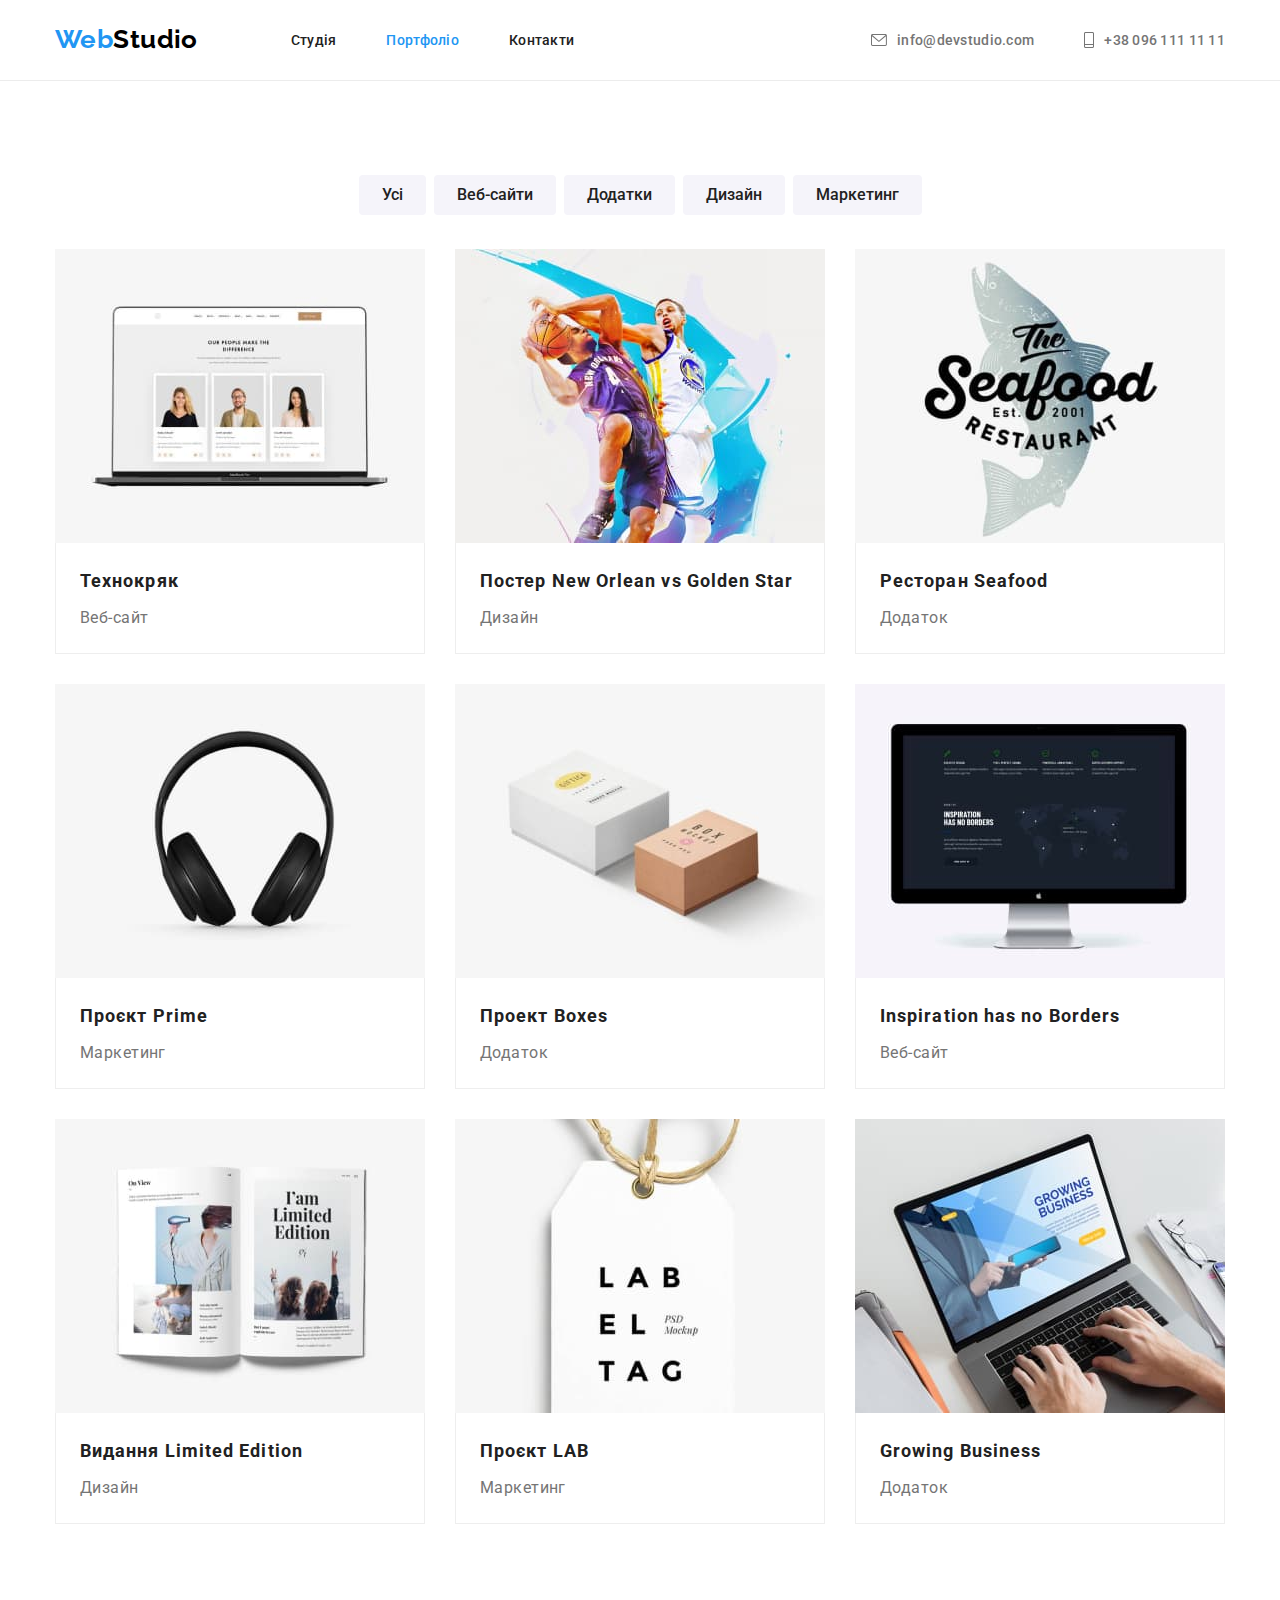
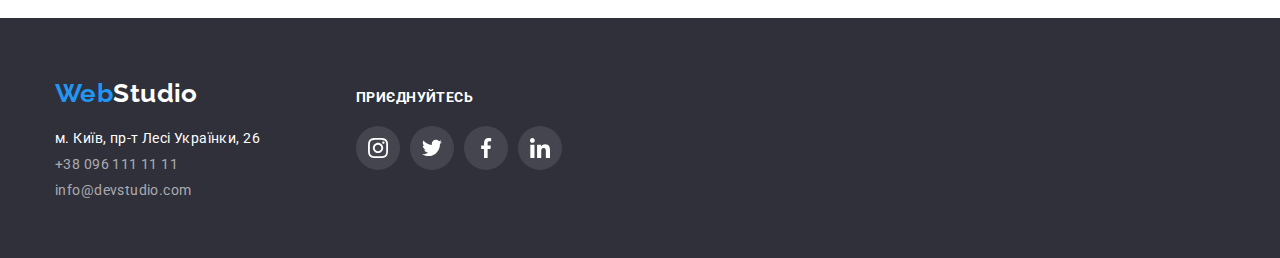
==== portfolio.html @ f1315f53 "start" ====
<!DOCTYPE html>
<html lang="uk">
  <head>
    <meta charset="UTF-8">
    <meta http-equiv="X-UA-Compatible" content="IE=edge">
    <meta name="viewport" content="width=device-width, initial-scale=1.0">
    <link rel="preconnect" href="https://fonts.googleapis.com" />
    <link rel="preconnect" href="https://fonts.gstatic.com" crossorigin>
    <link
      href="https://fonts.googleapis.com/css2?family=Raleway:wght@500&family=Roboto:wght@400;500;700;900&display=swap"
      rel="stylesheet">
      <link rel="stylesheet" href="https://cdnjs.cloudflare.com/ajax/libs/modern-normalize/1.1.0/modern-normalize.css">
    <link rel="stylesheet" href="./styles/style.css">
    <title>Портфоліо</title>
  </head>
  <body>
    
    <header class="page-header">
      <div class="header-container container">
      <nav class="nav-list">
        <a href="./index.html" class="logo"><span class="logo-color">Web</span>Studio</a>
        <!-- menu -->
        <ul class="list site-nav">
          <li class="nav-item"><a href="./index.html" class="nav-link ">Студія</a></li>
          <li class="nav-item"><a href="./portfolio.html" class="nav-link current">Портфоліо</a></li>
          <li class="nav-item"><a href="" class="nav-link">Контакти</a></li>
        </ul>
      </nav>
      <!-- contacts -->
     
      <ul class="list  contacts">        
        <li class="contact-item">
          <a href="mailto:info@devstudio.com" class="contact-link email">
            <svg class="email-icon" 
            width="16"
            height="12" >
              <use href="./image/icons.svg#email"></use>
            </svg>
            info@devstudio.com</a>
        </li>
        <li class="contact-item">
          <a href="tel:+380961111111" class="contact-link tel">
            <svg class="tel-icon" 
            width="10";
            height="16">
              <use href="./image/icons.svg#tel"></use>
            </svg>
            +38 096 111 11 11</a>
          </div>
      </ul>
    
      </div>
    </header>
  
    <main class="projects-main">
      <!-- projects -->
      <section>
        <div class="container">
        <h1 class="hidden-title">Проекти</h1>
        <!-- filter -->
        <ul class="list btn-list">
          <li class="btn-item"><button type="button" class="btn secondary">Усі</button></li>
          <li class="btn-item">
            <button type="button" class="btn secondary">Веб-сайти</button>
          </li>
          <li class="btn-item"><button type="button" class="btn secondary">Додатки</button></li>
          <li class="btn-item"><button type="button" class="btn secondary">Дизайн</button></li>
          <li class="btn-item"><button type="button" class="btn secondary">Маркетинг</button>
          </li>
        </ul>

          <!-- portfolio -->

        <ul class="list portfolio-list">
          <li>
            <a href="" class="page-link"><img src="./image/portfolio/teknokryak.jpg" alt="Технокряк" width="370">
            <div class="portfolio-items">
            <h2 class="portfolio-section-title">Технокряк</h2>
            <p class="project-type">Веб-сайт</p>
            </div>
            </a> 
          </li>
          <li>
            <a href="" class="page-link"><img src="./image/portfolio/new-orlean-vs-golden-star.jpg" alt="Постер New Orlean vs Golden Star" width="370">
              <div class="portfolio-items">
            <h2 class="portfolio-section-title">Постер New Orlean vs Golden Star</h2>
            <p class="project-type">Дизайн</p>
            </div>
            </a>
          </li>
          <li>
            <a href="" class="page-link"><img src="./image/portfolio/seafood.jpg" alt="Ресторан Seafood" width="370">
            <div class="portfolio-items">
            <h2 class="portfolio-section-title">Ресторан Seafood</h2>
            <p class="project-type">Додаток</p>
            </div>
            </a>
          </li>
          <li>
            <a href="" class="page-link"><img src="./image/portfolio/prime.jpg" alt="Проєкт Prime" width="370">
              <div class="portfolio-items">
            <h2 class="portfolio-section-title">Проєкт Prime</h2>
            <p class="project-type">Маркетинг</p>
            </div>
            </a>
          </li>
          <li>
            <a href="" class="page-link"> <img
              src="./image/portfolio/boxes.jpg"
              alt="Проєкт Boxes"
              width="370">
              <div class="portfolio-items">
            <h2 class="portfolio-section-title">Проект Boxes</h2>
            <p class="project-type">Додаток</p>
            </div>
            </a>
          </li>
          <li>
            <a href="" class="page-link"> <img
              src="./image/portfolio/inspiration-has-no-borders.jpg"
              alt="Inspiration has no Borders"
              width="370">
              <div class="portfolio-items">
            <h2 class="portfolio-section-title">Inspiration has no Borders</h2>
            <p class="project-type">Веб-сайт</p>
            </div>
            </a>
          </li>
          <li>
            <a href="" class="page-link"><img
              src="./image/portfolio/limited-edition.jpg"
              alt="Видання Limited Edition"
              width="370">
              <div class="portfolio-items">
            <h2 class="portfolio-section-title">Видання Limited Edition</h2>
            <p class="project-type">Дизайн</p>
            </div>
            </a>
          </li>
          <li>
            <a href="" class="page-link"><img src="./image/portfolio/lab.jpg" alt="Проєкт LAB" width="370">
              <div class="portfolio-items">
            <h2 class="portfolio-section-title">Проєкт LAB</h2>
            <p class="project-type">Маркетинг</p>
            </div>
            </a>
          </li>
          <li>
            <a href="" class="page-link"><img
              src="./image/portfolio/growing-business.jpg"
              alt="Growing Business"
              width="370">
            <div class="portfolio-items">
            <h2 class="portfolio-section-title">Growing Business</h2>
            <p class="project-type">Додаток</p>
            </div>
            </a>
          </li>
        </ul>
        </div>
        </section>
    </main>
    <footer class="page-footer">
      <div class="container">
        <div>
        <a href="./index.html" class="logo"><span class="logo-color">Web</span>Studio</a>
        <address>
        <ul class="list address-list">
          <li class="address-item">
            <a href="https://goo.gl/maps/YveR7ZB156aqMEmg6"
              target="_blank" rel="noreferrer noopener nofollow"
              class="post-address">м. Київ, пр-т Лесі Українки, 26</a>
          </li>
          <li class="address-item">
            <a href="tel:+380961111111" class="contacts-footer">+38 096 111 11 11</a>
          </li>
          <li class="address-item">
            <a href="mailto:info@devstudio.com" class="contacts-footer">info@devstudio.com</a>
          </li>
        </ul>
        </address>
        </div>
        <div>
        <b class="call">приєднуйтесь</b>
        <ul class="list social-list footer-social">
          <li class="social-item footer-social-item">
            <a href="https://www.instagram.com/"
            target="_blank" rel="noreferrer noopener nofollow" class="social-link footer-social-link">
            <svg class="social-icon footer-social-icon" width="20" height="20">
              <use href="./image/icons.svg#instagram"></use>
            </svg>
            </a>
          </li>
          <li class="social-item footer-social-item">
            <a href="https://twitter.com/"
            target="_blank" rel="noreferrer noopener nofollow" class="social-link footer-social-link">
            <svg class="social-icon footer-social-icon" width="20" height="20">
              <use href="./image/icons.svg#twitter"></use>
            </svg>
            </a>
          </li>
          <li class="social-item ">
            <a href="https://www.facebook.com/"
            target="_blank" rel="noreferrer noopener nofollow" class="social-link footer-social-link">
            <svg class="social-icon footer-social-icon" width="20" height="20">
              <use href="./image/icons.svg#facebook"></use>
            </svg>
            </a>
          </li>
          <li class="social-item footer-social-item">
            <a href="https://www.linkedin.com/"
            target="_blank" rel="noreferrer noopener nofollow" class="social-link footer-social-link">
            <svg class="social-icon footer-social-icon" width="20" height="20">
              <use href="./image/icons.svg#linkedin"></use>
            </svg>
            </a>
          </li>
        </ul>
        </div>
      </div>
    </footer>
  </body>
</html>
---- styles/style.css ----
:root {
  --primary-text-color: #757575;
  --title-text-color: #212121;
  --accent-color: #2196f3;
  --white-text-color: #ffffff;
  --btn-bgc: #f5f4fa;
  --primary-pt: 94px;
}
body {
  font-family: Roboto, sans-serif;
  color: var(--primary-text-color);
  background-color: var(--white-text-color);  
  font-size: 14px;  
  letter-spacing: 0.03em;
}
h1, h2, h3, h4, h5, h6, p{
  margin-top: 0;
  margin-bottom: 0;
}
img {
  display: block;
}

.contact-link,
.nav-link,
.page-link{
  text-decoration: none;
}
.container {
  width: 1200px;
  margin: 0 auto;
  padding: 0 15px;
  }
   
.list {
  list-style: none;
  padding: 0;
  margin: 0;
  justify-content: space-between;
  }

.hidden-title {position: absolute;
  width: 1px;
  height: 1px;
  margin: -1px;
  border: 0;
  padding: 0;
  white-space: nowrap;
  clip-path: inset(100%);
  clip: rect(0 0 0 0);
  overflow: hidden;}

/* header */
.page-header {
  border-bottom: 1px solid #ECECEC;
  max-width: 1600px;
  margin-left: auto;
  margin-right: auto;
  align-items:baseline
}
.header-container {
  display: flex;
  align-items: center;
}

.nav-list {
  display: flex;
  align-items: center;
}

/* logo */
.logo {
  color: #000000;
  font-family: "Raleway", sans-serif;
  font-weight: 700;
  font-size: 26px;
  line-height: 1.2;
  text-decoration: none;
  display: block;
  }
.logo-color {
  color: var(--accent-color);
}
.page-header .logo {
  padding: 24px 0;
}

/* site-nav */
.site-nav {
  list-style: none;
  font-weight: 500;
  line-height: 1.15;
  letter-spacing: 0.02em;
  display: flex;
  align-items: center;
  padding: 32px 0;
  margin-left: 93px;
  }

.site-nav :not(:last-child) {
  margin-right: 50px;
}

.nav-link {
  color: var(--title-text-color);
  }

.nav-link:hover,
.nav-link:focus {
  color: var(--accent-color);
  padding: 32px 0;
}
.nav-link.current {
  color: var(--accent-color);
}

/* contacts */
.contacts{
  margin-left: auto;
  display: flex;
 }

.list.contacts {
  font-weight: 500;
  line-height: 1.15;
  letter-spacing: 0.02em;
  }
    
.contact-link {
  display: flex;
  align-items: center;
  color: var(--primary-text-color);
  padding: 32px 0;
  
}
.contact-link:hover,
.contact-link:focus {
  color: var(--accent-color);
  }

 .contacts :not(:last-child) {
    margin-right: 50px;
  }

  .email-icon,
  .tel-icon {
    margin-right: 10px;
    fill: currentColor;
 }
    
/* main */

.section-title{
  color: var(--title-text-color);
  font-weight: 700;
  font-size: 36px;
  line-height: 1.17;
  }

.title {
  color: var(--title-text-color);
  margin-bottom: 10px;
}

.hero {
  background-image: linear-gradient(rgba(47, 48, 58, 0.4), rgba(47, 48, 58, 0.4)), url(../image/hero-img.jpg);
  background-color: #C4C4C4; 
  background-size: cover;
  height: 600px;
  max-width: 1600px;  
  background-repeat: no-repeat;
  background-position: center;
  margin-left: auto;
  margin-right: auto;
  text-align: center;
  padding-top: 200px;
  padding-bottom: 200px; 
  }

.hero-title {
  color: var(--white-text-color);
  font-weight: 900;
  font-size: 44px;
  line-height: 1.36;
  letter-spacing: 0.06em;
  margin-bottom: 30px;
  margin-right: auto;
  margin-left: auto;
  width: 696px;
  
}

/* buttons */
.btn {
  border-style: none;
  border: 1px solid transparent;
  outline: 0;
  border-radius: 4px;
  padding: 6px 22px;
  text-align: center;
  color: var(--primary-text-color);
  background-color: var(--white-text-color);
  cursor: pointer;
  font-family: inherit;
  display: flex;
  align-items: center;
  }

.btn.main {
  width: 216px;
  height: 50px;
  color: var(--white-text-color);
  background-color: var(--accent-color);
  font-weight: 700;
  font-size: 16px;
  line-height: 1.9;
  letter-spacing: 0.06em;
  display: inline-flex; 
  justify-content: center;
  align-items: center;
  }

.btn.main:hover,
.btn.main:focus {
  background-color: #188CE8;  
}

.btn.secondary {
  color: var(--title-text-color);
  background-color: var(--btn-bgc);
  font-weight: 500;
  font-size: 16px;
  line-height: 1.63;
}

.btn.secondary:hover,
.btn.secondary:focus {
  color: var(--white-text-color);
  background-color: var(--accent-color);
  box-shadow: 0 2px 2px 0 rgba(0, 0, 0, 0.12), 0 1px 2px 0 rgba(0, 0, 0, 0.08), 0 3px 1px 0 rgba(0, 0, 0, 0.1);
}

/* benefits */
.benefits {
  padding-top: var(--primary-pt);
}

.benefits-list {
  display: flex;  
  flex-wrap: wrap;
  gap: 30px;
}
.benefits .title {
  color: var(--title-text-color);
  text-transform: uppercase;
  font-weight: 700;
  font-size: 14px;
  line-height: 1.14;
}
.benefits-description {  
  line-height: 1.71;
  width: 270px;
}

.benefits-items {
  width: 270px;
  height: 120px;
  margin-bottom: 30px;
  background-color: #F5F4FA;
  border-radius: 4px;
  display: flex;
  align-items: center;
  justify-content: center;
}

/* activity */

.activity {padding-top: var(--primary-pt);
 padding-bottom: var(--primary-pt);}

.section-title {
  text-align: center;
}

.activity-list {
  margin-top: 50px;
  display: flex;
  flex-wrap: wrap;
  gap: 30px;
}

/* teem */
.teem {padding-top: var(--primary-pt);
  padding-bottom: var(--primary-pt);
  background-color: var(--btn-bgc);
}

.teem-descr {
  padding: 30px 10px;
}
.teem .title {
  font-weight: 500;
  font-size: 16px;
  line-height: 1.19;
}

.teem .profession {
  font-size: 16px;
  line-height: 1.19;
  margin-top: 10px;
  margin-bottom: 16px;
}

  .teem-list {
    display: flex;
    margin-top: 50px;
    text-align: center;
    flex-wrap: wrap;
    gap: 0 30px;
    
}
  .teem-card {
    background-color: #fff;
    flex-basis: calc(100% - 30px * 3) / 3;
    box-shadow: 0px 1px 3px rgba(0, 0, 0, 0.12), 0px 1px 1px rgba(0, 0, 0, 0.14), 0px 2px 1px rgba(0, 0, 0, 0.2);
    border-radius: 0px 0px 4px 4px;
}

.social-list {
  display: flex;
  justify-content: center;
  gap: 0 10px;
  }

.social-link {
  display: flex;
  align-items: center;
  justify-content: center;
  width: 44px;
  height: 44px;
  background-color: #fff;
  border-radius: 50%;
  }

  .social-icon {
    fill: #AFB1B8;
  }
  .social-link:hover,
  .social-link:focus {
    background-color: var(--accent-color)
  }
  .social-item:hover .social-icon,
  .social-item:focus .social-icon {
    fill: var(--white-text-color);
  }

/* Clients */
.clients {
  width: 1200px;
  padding-top: var(--primary-pt);
  padding-bottom: var(--primary-pt);
  margin-left: auto;
  margin-right: auto;
}

.clients .section-title {
  padding-bottom: 50px;
}

.client-list {
  display: flex;
  flex-wrap: wrap;
  justify-content: center;
  gap:0 30px;
  }

  .client-link {
  width: 170px;
  height: 92px;
  border: 1px solid #AFB1B8;
  display: flex;
  justify-content: center;
  align-items: center;
  border-radius: 4px;
    }
  .client-icon {
      fill: #AFB1B8;
    }
  .client-link:hover {
      border: 1px solid var(--accent-color);
    }
  .client-link:hover .client-icon {
  fill: var(--accent-color);
}

/* footer */

.page-footer {
  background-color: #2f303a;
  margin-left: auto;
  margin-right: auto;
  padding-top: 60px;
  padding-bottom: 60px;
}

.page-footer .container {
  display: flex;
  align-items: baseline;
}

.page-footer .logo {
  color: var(--white-text-color);
  margin-bottom: 20px;
}
  
.address-item {
  margin-bottom: 10px;
}

.address-item:last-child {
  margin-bottom: 0;
}
  
.page-footer .list {
  font-style: normal;
  list-style: none;
}

.post-address {
  color: var(--white-text-color);
  text-decoration: none;
}
.post-address:hover,
.post-address:focus {
  color: var(--accent-color);
}

.contacts-footer {
  color: rgba(255, 255, 255, 0.6);
  text-decoration: none;
}

.contacts-footer:hover,
.contacts-footer:focus {
  color: var(--accent-color);
}

.address-list {
  width: 231px;
  margin-right: 70px;
}

.call {
  text-transform: uppercase;
  color: var(--white-text-color);
  font-size: 14px;
  font-weight: 700;
  line-height: 1.14;
  }

  .footer-social {
    margin-top: 20px;
  }

  .footer-social-link {
    background-color: rgba(255, 255, 255, 0.1);
    }

  .footer-social-icon {
    fill:var(--white-text-color) ;
  }

/* portfolio */

.projects-main {
  padding-top: var(--primary-pt);
  padding-bottom: var(--primary-pt);
}

.portfolio-section-title {
  font-weight: 700;
  font-size: 18px;
  line-height: 2;
  letter-spacing: 0.06em;
  color: var(--title-text-color);
}
.project-type {font-size: 16px;
  line-height: 1.88;
  color: var(--primary-text-color);
  padding-top: 4px;
}

.btn-list {
  display: flex;
  justify-content: center;
}

.btn-item:not(:last-child){
  margin-right: 8px;
}

.portfolio-list {
  margin-top: 34px;  
  display: flex;
  flex-wrap: wrap;
  gap: 30px;
  
}

.portfolio-items {
  padding: 20px 24px;
  border: 1px solid #EEEEEE;
  border-top:none;
  }

  .page-link {
    display: block;
   
  }

  .page-link:hover,
  .page-link:focus {
    box-shadow: 1px 4px 6px 0 rgba(0, 0, 0, 0.16), 0 4px 4px 0 rgba(0, 0, 0, 0.06), 0 1px 1px 0 rgba(0, 0, 0, 0.12);
  }
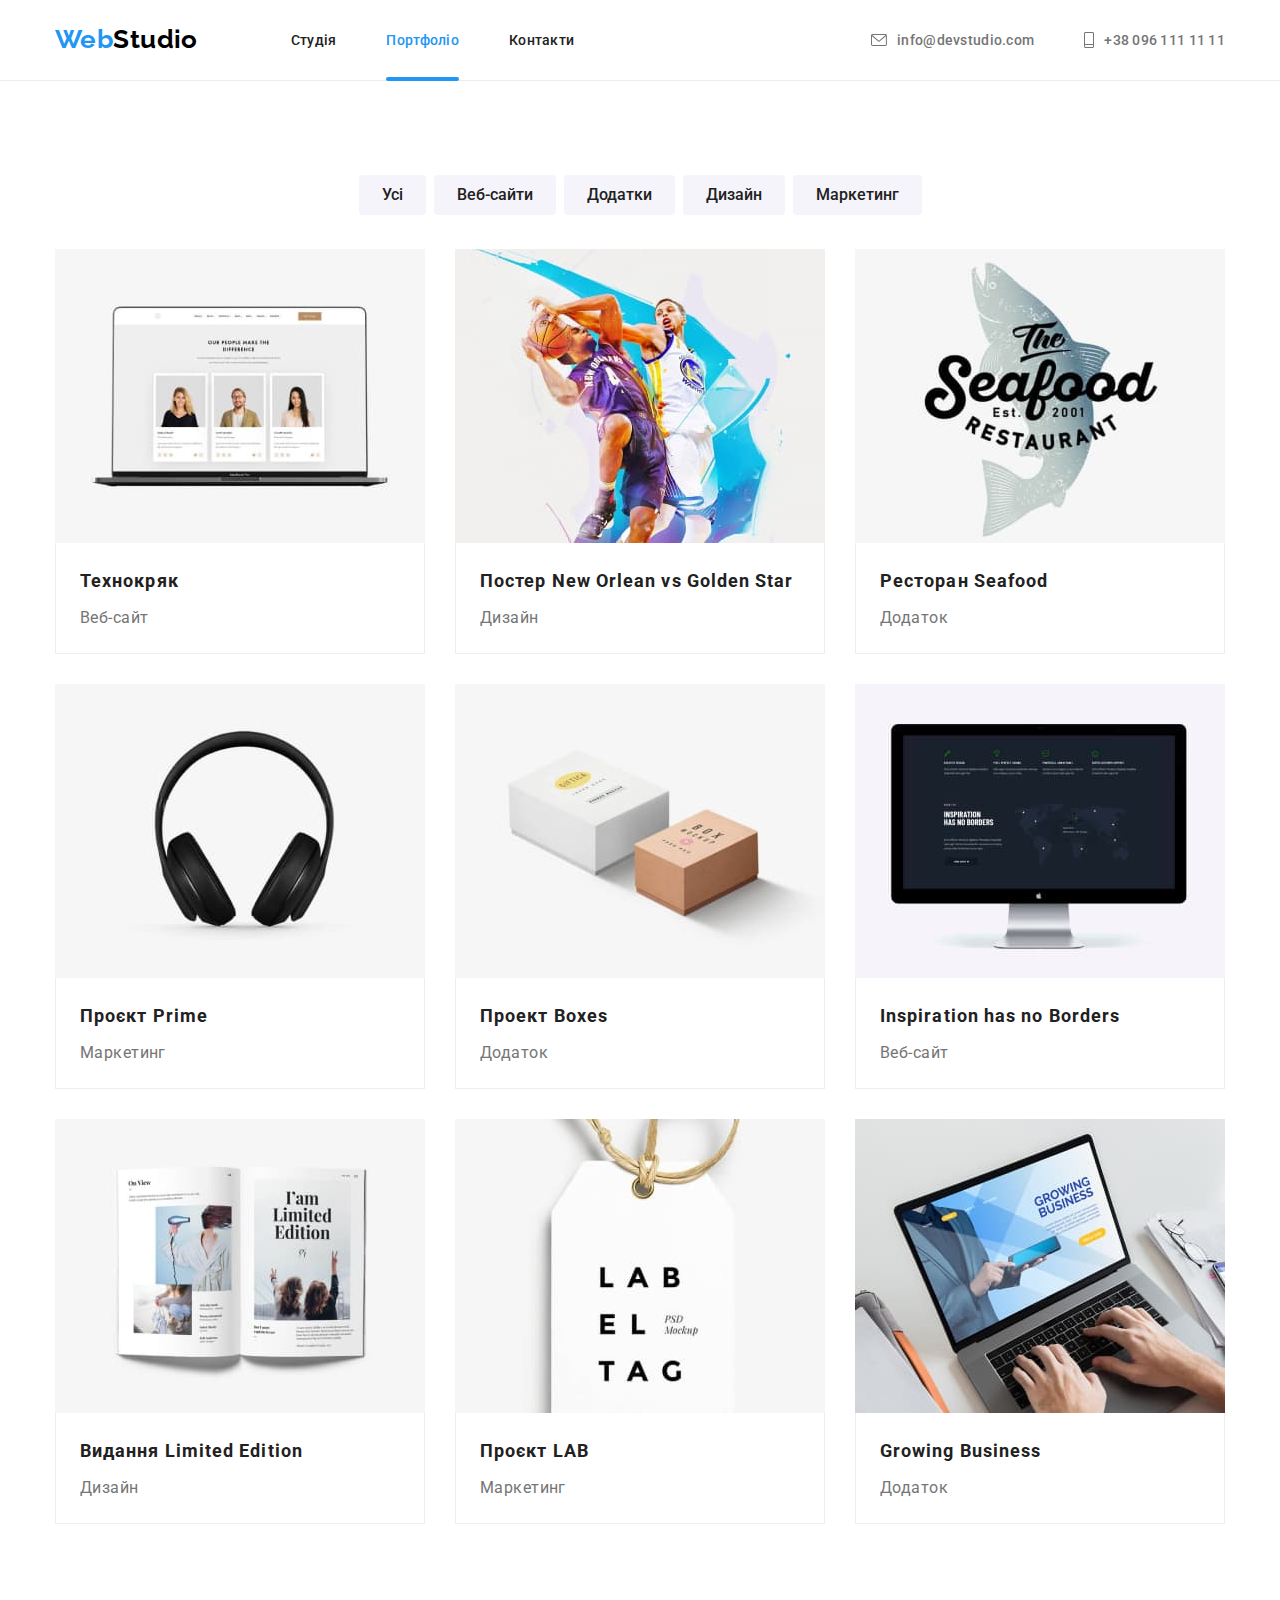
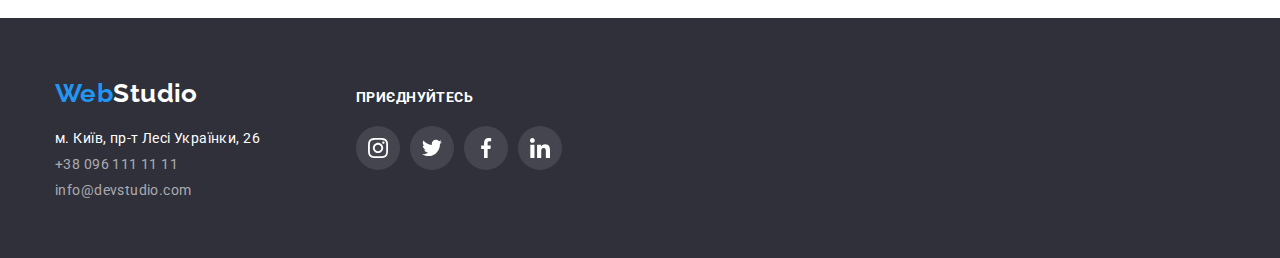
==== commit 1c3d502d: "no-modal" ====
--- a/portfolio.html
+++ b/portfolio.html
@@ -72,84 +72,128 @@
           <!-- portfolio -->
 
         <ul class="list portfolio-list">
-          <li>
-            <a href="" class="page-link"><img src="./image/portfolio/teknokryak.jpg" alt="Технокряк" width="370">
-            <div class="portfolio-items">
+          <li class="portfolio-item">
+            
+            <a href="" class="page-link">
+            <div class="thumb">
+              <img src="./image/portfolio/teknokryak.jpg" alt="Технокряк" width="370">
+                 <div class="overlay">
+                   <p class="portfolio-descr">Ресурс пропонує комплексні пропозиції з різним рівнем функціоналу та сервісів. Все це дозволить відвідувачу отримати вичерпні відомості про компанію чи приватну особу.</p>
+                 </div>     
+            </div>   
+              <div class="portfolio-items">
             <h2 class="portfolio-section-title">Технокряк</h2>
             <p class="project-type">Веб-сайт</p>
-            </div>
+              </div>
+            
             </a> 
           </li>
-          <li>
-            <a href="" class="page-link"><img src="./image/portfolio/new-orlean-vs-golden-star.jpg" alt="Постер New Orlean vs Golden Star" width="370">
+          <li class="portfolio-item">
+            <a href="" class="page-link">
+            <div class="thumb">
+              <img src="./image/portfolio/new-orlean-vs-golden-star.jpg" alt="Постер New Orlean vs Golden Star" width="370">
+              <div class="overlay">
+                <p class="portfolio-descr">Ресурс пропонує комплексні пропозиції з різним рівнем функціоналу та сервісів. Все це дозволить відвідувачу отримати вичерпні відомості про компанію чи приватну особу.</p>
+              </div>
+            </div>
               <div class="portfolio-items">
             <h2 class="portfolio-section-title">Постер New Orlean vs Golden Star</h2>
             <p class="project-type">Дизайн</p>
             </div>
             </a>
           </li>
-          <li>
-            <a href="" class="page-link"><img src="./image/portfolio/seafood.jpg" alt="Ресторан Seafood" width="370">
+          <li class="portfolio-item">
+            <a href="" class="page-link">
+             <div class="thumb">
+              <img src="./image/portfolio/seafood.jpg" alt="Ресторан Seafood" width="370">
+              <div class="overlay">
+                <p class="portfolio-descr">Ресурс пропонує комплексні пропозиції з різним рівнем функціоналу та сервісів. Все це дозволить відвідувачу отримати вичерпні відомості про компанію чи приватну особу.</p>
+              </div>
+             </div>
             <div class="portfolio-items">
             <h2 class="portfolio-section-title">Ресторан Seafood</h2>
             <p class="project-type">Додаток</p>
             </div>
             </a>
           </li>
-          <li>
-            <a href="" class="page-link"><img src="./image/portfolio/prime.jpg" alt="Проєкт Prime" width="370">
+          <li class="portfolio-item">
+            <a href="" class="page-link">
+              <div class="thumb">
+              <img src="./image/portfolio/prime.jpg" alt="Проєкт Prime" width="370">
+              <div class="overlay">
+                   <p class="portfolio-descr">Ресурс пропонує комплексні пропозиції з різним рівнем функціоналу та сервісів. Все це дозволить відвідувачу отримати вичерпні відомості про компанію чи приватну особу.</p>
+                 </div>
+                </div>
               <div class="portfolio-items">
             <h2 class="portfolio-section-title">Проєкт Prime</h2>
             <p class="project-type">Маркетинг</p>
             </div>
             </a>
           </li>
-          <li>
-            <a href="" class="page-link"> <img
-              src="./image/portfolio/boxes.jpg"
-              alt="Проєкт Boxes"
-              width="370">
+          <li class="portfolio-item">
+            <a href="" class="page-link"> 
+              <div class="thumb">
+              <img src="./image/portfolio/boxes.jpg" alt="Проєкт Boxes" width="370">
+              <div class="overlay">
+                   <p class="portfolio-descr">Ресурс пропонує комплексні пропозиції з різним рівнем функціоналу та сервісів. Все це дозволить відвідувачу отримати вичерпні відомості про компанію чи приватну особу.</p>
+                 </div>
+                </div>
               <div class="portfolio-items">
             <h2 class="portfolio-section-title">Проект Boxes</h2>
             <p class="project-type">Додаток</p>
             </div>
             </a>
           </li>
-          <li>
-            <a href="" class="page-link"> <img
-              src="./image/portfolio/inspiration-has-no-borders.jpg"
-              alt="Inspiration has no Borders"
-              width="370">
+          <li class="portfolio-item">
+            <a href="" class="page-link"> 
+              <div class="thumb">
+              <img src="./image/portfolio/inspiration-has-no-borders.jpg" alt="Inspiration has no Borders" width="370">
+              <div class="overlay">
+                   <p class="portfolio-descr">Ресурс пропонує комплексні пропозиції з різним рівнем функціоналу та сервісів. Все це дозволить відвідувачу отримати вичерпні відомості про компанію чи приватну особу.</p>
+                 </div>
+                </div>
               <div class="portfolio-items">
             <h2 class="portfolio-section-title">Inspiration has no Borders</h2>
             <p class="project-type">Веб-сайт</p>
             </div>
             </a>
           </li>
-          <li>
-            <a href="" class="page-link"><img
-              src="./image/portfolio/limited-edition.jpg"
-              alt="Видання Limited Edition"
-              width="370">
+          <li class="portfolio-item">
+            <a href="" class="page-link">
+              <div class="thumb">
+              <img src="./image/portfolio/limited-edition.jpg" alt="Видання Limited Edition" width="370">
+              <div class="overlay">
+                   <p class="portfolio-descr">Ресурс пропонує комплексні пропозиції з різним рівнем функціоналу та сервісів. Все це дозволить відвідувачу отримати вичерпні відомості про компанію чи приватну особу.</p>
+                 </div>
+               </div>
               <div class="portfolio-items">
             <h2 class="portfolio-section-title">Видання Limited Edition</h2>
             <p class="project-type">Дизайн</p>
             </div>
             </a>
           </li>
-          <li>
-            <a href="" class="page-link"><img src="./image/portfolio/lab.jpg" alt="Проєкт LAB" width="370">
+          <li class="portfolio-item">
+            <a href="" class="page-link">
+              <div class="thumb">
+              <img src="./image/portfolio/lab.jpg" alt="Проєкт LAB" width="370">
+              <div class="overlay">
+                   <p class="portfolio-descr">Ресурс пропонує комплексні пропозиції з різним рівнем функціоналу та сервісів. Все це дозволить відвідувачу отримати вичерпні відомості про компанію чи приватну особу.</p>
+                 </div>
+                </div>
               <div class="portfolio-items">
             <h2 class="portfolio-section-title">Проєкт LAB</h2>
             <p class="project-type">Маркетинг</p>
             </div>
             </a>
           </li>
-          <li>
-            <a href="" class="page-link"><img
-              src="./image/portfolio/growing-business.jpg"
-              alt="Growing Business"
-              width="370">
+          <li class="portfolio-item">
+            <a href="" class="page-link">
+              <div class="thumb">
+              <img src="./image/portfolio/growing-business.jpg" alt="Growing Business" width="370">
+              <div class="overlay">
+                   <p class="portfolio-descr">Ресурс пропонує комплексні пропозиції з різним рівнем функціоналу та сервісів. Все це дозволить відвідувачу отримати вичерпні відомості про компанію чи приватну особу.</p>
+                 </div>
+                </div>
             <div class="portfolio-items">
             <h2 class="portfolio-section-title">Growing Business</h2>
             <p class="project-type">Додаток</p>
@@ -219,5 +263,6 @@
         </div>
       </div>
     </footer>
+    <script src="./js/modal.js"></script>
   </body>
 </html>
--- a/styles/style.css
+++ b/styles/style.css
@@ -6,6 +6,10 @@
   --btn-bgc: #f5f4fa;
   --primary-pt: 94px;
 }
+ /* *{
+  outline: 1px solid red;
+} */
+
 body {
   font-family: Roboto, sans-serif;
   color: var(--primary-text-color);
@@ -92,8 +96,7 @@
   line-height: 1.15;
   letter-spacing: 0.02em;
   display: flex;
-  align-items: center;
-  padding: 32px 0;
+  align-items: center;  
   margin-left: 93px;
   }
 
@@ -102,17 +105,36 @@
 }
 
 .nav-link {
+  position: relative;
   color: var(--title-text-color);
+  padding: 32px 0;
+  transition: color 250ms cubic-bezier(0.4, 0, 0.2, 1);
   }
 
 .nav-link:hover,
 .nav-link:focus {
-  color: var(--accent-color);
-  padding: 32px 0;
-}
+  color: var(--accent-color);  
+}
+
 .nav-link.current {
   color: var(--accent-color);
 }
+
+.nav-item {
+  position: relative;
+}
+.current::after {
+content: '';
+display: block;
+position: absolute;
+left: 0;
+bottom: -1px;
+width: 100%;
+height: 4px;
+border-radius: 2px;
+background-color: var(--accent-color);
+}
+
 
 /* contacts */
 .contacts{
@@ -131,8 +153,9 @@
   align-items: center;
   color: var(--primary-text-color);
   padding: 32px 0;
-  
-}
+  transition: color 250ms cubic-bezier(0.4, 0, 0.2, 1);
+}
+
 .contact-link:hover,
 .contact-link:focus {
   color: var(--accent-color);
@@ -218,6 +241,7 @@
   display: inline-flex; 
   justify-content: center;
   align-items: center;
+  transition: background-color 250ms cubic-bezier(0.4, 0, 0.2, 1);
   }
 
 .btn.main:hover,
@@ -231,6 +255,7 @@
   font-weight: 500;
   font-size: 16px;
   line-height: 1.63;
+  transition: color 250ms cubic-bezier(0.4, 0, 0.2, 1), background-color 250ms cubic-bezier(0.4, 0, 0.2, 1), box-shadow 250ms cubic-bezier(0.4, 0, 0.2, 1);
 }
 
 .btn.secondary:hover,
@@ -287,6 +312,29 @@
   display: flex;
   flex-wrap: wrap;
   gap: 30px;
+}
+
+.activity-item {
+  position: relative;
+}
+.activity-thumb {
+  position: absolute;
+  bottom: 0;
+  left: 0;
+  width: 100%;
+  height: 70px;
+  background-color: rgba(47, 48, 58, 0.8);
+}
+
+.activity-descr {    
+  color: var(--white-text-color);
+  text-transform: uppercase;
+  font-size: 14px;
+  font-weight: 700;
+  text-align: center;
+  padding-top: 27px;
+  padding-bottom: 27px;
+
 }
 
 /* teem */
@@ -340,15 +388,19 @@
   height: 44px;
   background-color: #fff;
   border-radius: 50%;
-  }
-
-  .social-icon {
-    fill: #AFB1B8;
-  }
+  transition: background-color 250ms cubic-bezier(0.4, 0, 0.2, 1)
+  }
+
   .social-link:hover,
   .social-link:focus {
     background-color: var(--accent-color)
   }
+
+  .social-icon {
+    fill: #AFB1B8;
+    transition: fill 250ms cubic-bezier(0.4, 0, 0.2, 1)
+  }
+
   .social-item:hover .social-icon,
   .social-item:focus .social-icon {
     fill: var(--white-text-color);
@@ -382,16 +434,21 @@
   justify-content: center;
   align-items: center;
   border-radius: 4px;
-    }
+  transition: border 250ms cubic-bezier(0.4, 0, 0.2, 1)
+  }
+  
+  .client-link:hover
+  .client-link:focus {
+    border: 1px solid var(--accent-color);
+   }
+
   .client-icon {
-      fill: #AFB1B8;
-    }
-  .client-link:hover {
-      border: 1px solid var(--accent-color);
-    }
+    fill: #AFB1B8;
+    transition: fill 250ms cubic-bezier(0.4, 0, 0.2, 1)
+  }
   .client-link:hover .client-icon {
   fill: var(--accent-color);
-}
+  }
 
 /* footer */
 
@@ -429,6 +486,7 @@
 .post-address {
   color: var(--white-text-color);
   text-decoration: none;
+  transition: color 250ms cubic-bezier(0.4, 0, 0.2, 1)
 }
 .post-address:hover,
 .post-address:focus {
@@ -438,6 +496,7 @@
 .contacts-footer {
   color: rgba(255, 255, 255, 0.6);
   text-decoration: none;
+  transition: color 250ms cubic-bezier(0.4, 0, 0.2, 1)
 }
 
 .contacts-footer:hover,
@@ -515,10 +574,44 @@
 
   .page-link {
     display: block;
-   
+    transition: box-shadow 250ms cubic-bezier(0.4, 0, 0.2, 1)
   }
 
   .page-link:hover,
   .page-link:focus {
     box-shadow: 1px 4px 6px 0 rgba(0, 0, 0, 0.16), 0 4px 4px 0 rgba(0, 0, 0, 0.06), 0 1px 1px 0 rgba(0, 0, 0, 0.12);
-  }
+    animation: port-slide to-top 2000ms both;
+  }
+
+  /* animation */
+
+  .portfolio-item:hover .overlay,
+  .portfolio-item:focus .overlay {
+    transform: translateY(0);
+    transition-duration: 500ms;
+  }
+
+    .thumb {
+    position: relative;
+    overflow: hidden;
+  }
+
+  .overlay {
+    position: absolute;
+    left: 0;
+    top: 0;
+    display: flex;
+    align-items: center;
+    background-color: rgba(33, 150, 243, 0.9);
+    transform: translateY(100%);
+  } 
+
+  .portfolio-descr {   
+    padding: 63px 24px;
+    color: var(--white-text-color);
+    font-size: 18px;
+    line-height: calc(28/18);
+    letter-spacing: 3%;
+    }
+
+  